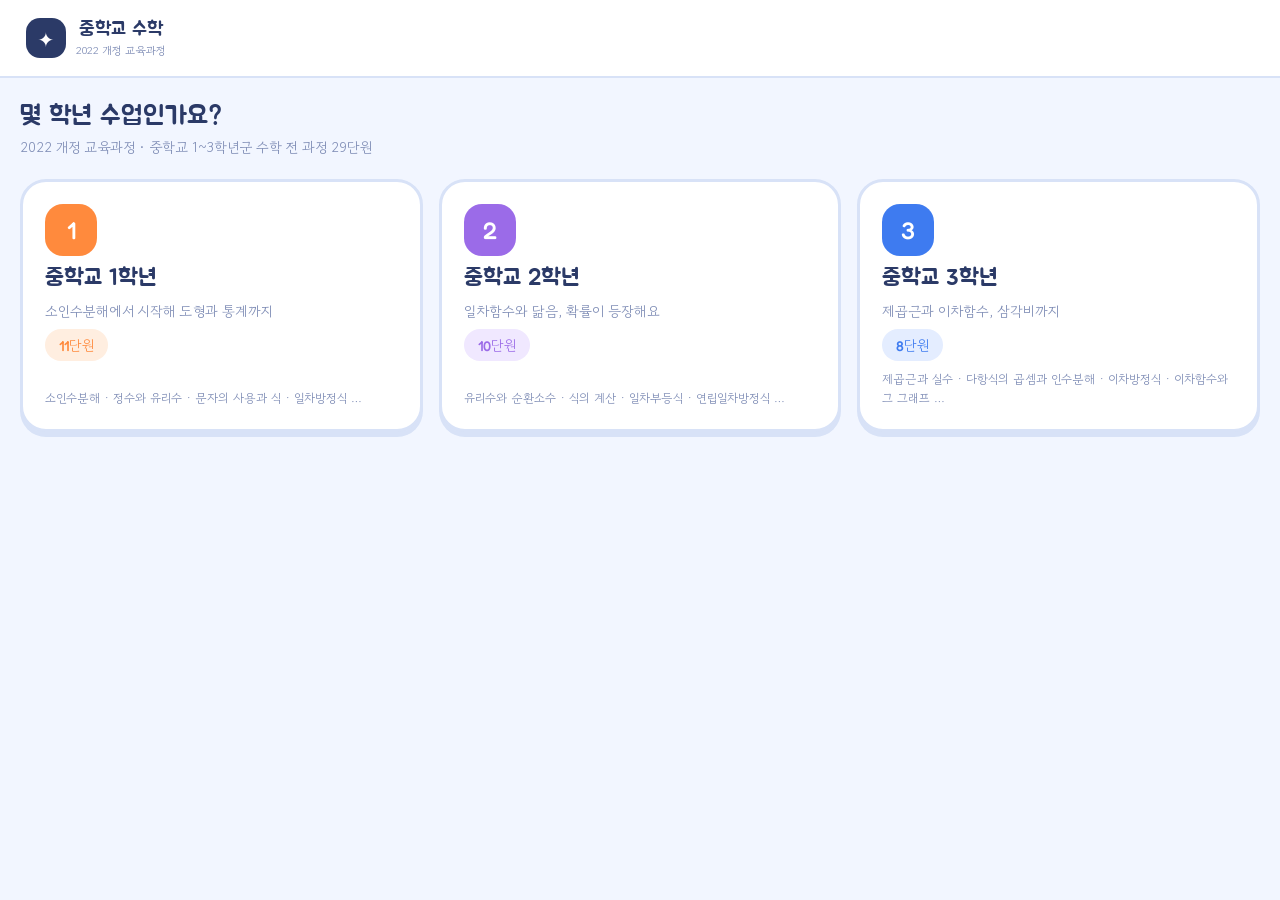
==== index.html @ 909fe949 "Add files via upload" ====
<!DOCTYPE html>
<html lang="ko">
<head>
<meta charset="utf-8" />
<title>중학교 수학</title>

<!-- 아이패드 화면에 꽉 차게, 확대 방지 -->
<meta name="viewport" content="width=device-width, initial-scale=1, maximum-scale=1, viewport-fit=cover" />

<!-- 홈 화면에서 Safari 주소창 없이 전체화면으로 실행 -->
<meta name="apple-mobile-web-app-capable" content="yes" />
<meta name="mobile-web-app-capable" content="yes" />
<meta name="apple-mobile-web-app-status-bar-style" content="default" />
<meta name="apple-mobile-web-app-title" content="중학 수학" />
<meta name="theme-color" content="#F2F6FF" />
<meta name="description" content="2022 개정 교육과정 중학교 1~3학년 수학 수업용 조작 화면" />

<link rel="manifest" href="./manifest.json" />
<link rel="apple-touch-icon" href="./apple-touch-icon.png" />
<link rel="icon" href="./icon-192.png" />

<style>
  html, body { margin:0; padding:0; height:100%; background:#F2F6FF; }
  body {
    overscroll-behavior: none;          /* 화면 끝에서 튕김 방지 */
    -webkit-touch-callout: none;        /* 길게 눌러도 메뉴 안 뜸 */
    -webkit-user-select: none;
    user-select: none;
  }
  #root { height:100%; }
  input, textarea { -webkit-user-select:auto; user-select:auto; }
  /* 홈 인디케이터 영역 확보 */
  @supports (padding: env(safe-area-inset-bottom)) {
    #root { padding-bottom: env(safe-area-inset-bottom); box-sizing:border-box; }
  }
</style>
</head>
<body>
  <div id="root"></div>
  <script src="./app.js"></script>
</body>
</html>
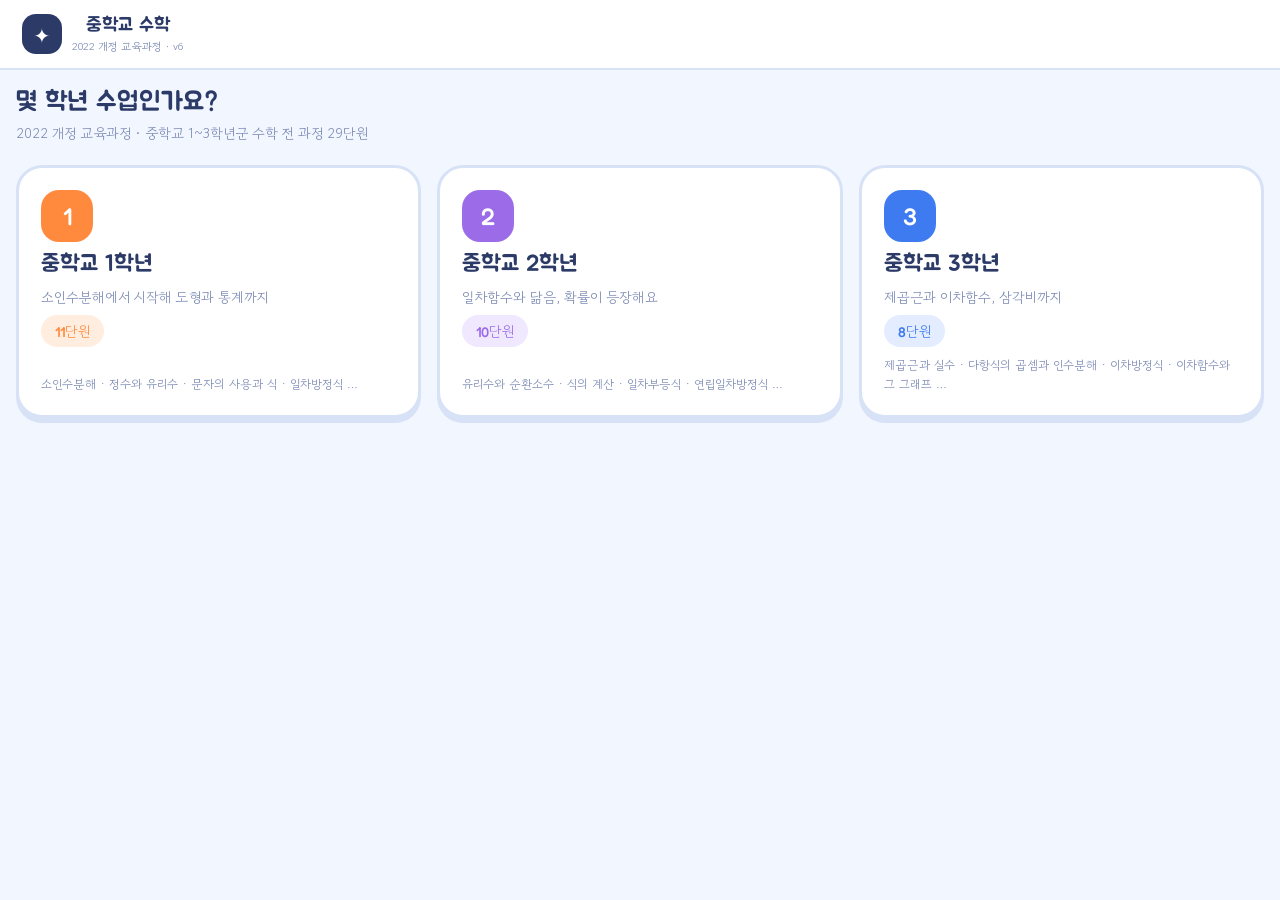
==== commit 4af3d970: "Add files via upload" ====
--- a/index.html
+++ b/index.html
@@ -19,8 +19,9 @@
 <link rel="apple-touch-icon" href="./apple-touch-icon.png" />
 <link rel="icon" href="./icon-192.png" />
 
+<link rel="stylesheet" href="./fonts.css" />
 <style>
-  html, body { margin:0; padding:0; height:100%; background:#F2F6FF; }
+  html, body { margin:0; padding:0; height:100%; overflow:hidden; background:#F2F6FF; }
   body {
     overscroll-behavior: none;          /* 화면 끝에서 튕김 방지 */
     -webkit-touch-callout: none;        /* 길게 눌러도 메뉴 안 뜸 */
--- a/fonts.css
+++ b/fonts.css
@@ -0,0 +1 @@
+@font-face{font-family:'Jua';font-style:normal;font-weight:400;font-display:swap;src:url([data-uri]) format('woff2');unicode-range:U+0020-005B, U+005D-005F, U+0061-007E, U+AC00-AC01, U+AC04, U+AC08, U+AC10-AC12, U+AC19, U+AC1C, U+AC70, U+AC74, U+AC83, U+AC89, U+AC8C, U+ACA8, U+ACB0, U+ACBD, U+ACC4, U+ACE0, U+ACE7, U+ACF1, U+ACF3, U+ACF5, U+ACFC, U+AD00, U+AD04, U+AD50, U+AD6C, U+AD70, U+ADE0, U+ADF8, U+ADFC, U+AE08-AE09, U+AE0B, U+AE30, U+AE38, U+AE4C, U+AEBC, U+AF2D, U+AF34, U+AF49, U+AFB8, U+AFD4, U+B00C, U+B01C, U+B04C, U+B05D, U+B07C, U+B098, U+B0A0, U+B0A8, U+B0B4, U+B0B8, U+B0BC, U+B113, U+B118, U+B123-B124, U+B144, U+B150, U+B192, U+B204, U+B208, U+B20C, U+B217, U+B220, U+B294, U+B298, U+B2A5, U+B2C8, U+B2CC, U+B2E4, U+B2E8, U+B2EC, U+B2EE, U+B2F5, U+B2F9, U+B300, U+B313, U+B354, U+B358, U+B367, U+B370, U+B378, U+B3C4, U+B3CC, U+B3D9, U+B3FC, U+B418, U+B429, U+B450, U+B458, U+B465, U+B4A4, U+B4DC, U+B4E0, U+B4E4, U+B4ED, U+B4F1, U+B514, U+B530-B531, U+B54C, U+B611, U+B69C, U+B73B, U+B77C, U+B780, U+B78C-B78D, U+B791, U+B798-B799, U+B7A8, U+B7B5, U+B7C9, U+B7EC, U+B7F4, U+B808, U+B824, U+B837-B838, U+B840, U+B85C-B85D, U+B8CC, U+B958, U+B960, U+B974, U+B978, U+B97C, U+B984, U+B9AC, U+B9B0, U+B9B4, U+B9BC-B9BD, U+B9C8-B9C9, U+B9CC, U+B9CE, U+B9D0, U+B9DE, U+BA38, U+BA40, U+BA74, U+BA85, U+BA87, U+BAA8-BAA9, U+BB34, U+BB36, U+BB38, U+BB3C, U+BBF8, U+BC00, U+BC11, U+BC14, U+BC16, U+BC18, U+BC1C, U+BC29, U+BC30, U+BC84, U+BC88, U+BC8C, U+BC94-BC95, U+BCC0, U+BCC4, U+BCF4, U+BCF8, U+BCFC, U+BD80, U+BD84, U+BD99, U+BE44, U+BE48, U+BE57, U+BE60, U+BE68, U+BE7C, U+BE84, U+BFD0, U+BFD4, U+C0AC, U+C0B0, U+C0B4, U+C0BC, U+C0C1, U+C0DD, U+C11C-C11D, U+C120, U+C124, U+C131, U+C138, U+C148, U+C18C-C18D, U+C19F, U+C218, U+C21C, U+C228, U+C22B, U+C2A4, U+C2AC, U+C2B5, U+C2B7, U+C2DC-C2DD, U+C2E4, U+C2EC, U+C30D, U+C368, U+C4F0, U+C52C, U+C544, U+C548, U+C54A, U+C54C, U+C558-C559, U+C55E, U+C560, U+C571, U+C57D, U+C591, U+C5B4, U+C5B8, U+C5C5-C5C7, U+C5D0, U+C5EC-C5ED, U+C5F0, U+C608, U+C624, U+C62C, U+C62E, U+C640, U+C644, U+C65C, U+C678, U+C67C, U+C694, U+C6A9, U+C6B0, U+C6B4, U+C6B8, U+C6C0, U+C6C3, U+C6D0, U+C704, U+C720-C721, U+C728, U+C73C, U+C740, U+C744, U+C74C, U+C751, U+C758, U+C774, U+C778, U+C77C-C77D, U+C785, U+C788, U+C78E, U+C790-C791, U+C7A5, U+C7AC, U+C800-C801, U+C804, U+C808, U+C810-C811, U+C815, U+C81C, U+C820, U+C838, U+C84C, U+C870, U+C88C, U+C8FC, U+C900, U+C904, U+C911, U+C99D, U+C9C0-C9C1, U+C9C4, U+C9C8, U+C9D1, U+C9D3, U+C9DD, U+C9E7, U+C9F8, U+CABD, U+CB49, U+CC28, U+CC3E, U+CC44, U+CC98, U+CCAB, U+CCB4, U+CCD0, U+CD08, U+CD5C, U+CD95, U+CDB0, U+CDE8, U+CE21, U+CE58-CE59, U+CE5C, U+CE74, U+CE78, U+CEE4, U+CEF4, U+CF54, U+D06C, U+D070, U+D07C, U+D0A4, U+D0A8, U+D0C0, U+D0C4, U+D0D0, U+D0DD, U+D130, U+D14C, U+D1A0, U+D1B5, U+D2B8-D2B9, U+D2BC, U+D30C, U+D310, U+D314, U+D328, U+D37C, U+D3B4, U+D3B8, U+D3C9, U+D3EC, U+D45C, U+D46F, U+D47C, U+D480, U+D504, U+D53C, U+D544, U+D558-D559, U+D55C, U+D560, U+D568-D569, U+D56D, U+D574, U+D589, U+D5A5, U+D5D8, U+D5E4, U+D600, U+D604, U+D615, U+D638, U+D64D, U+D654-D655, U+D658, U+D65C, U+D669, U+D68C, U+D6E8, U+D788;}@font-face{font-family:'Gowun Dodum';font-style:normal;font-weight:400;font-display:swap;src:url([data-uri]) format('woff2');unicode-range:U+0020-005B, U+005D-007E, U+00B0-00B3, U+00B7, U+00B9, U+00D7, U+00F7, U+2018-2019, U+2026, U+2074, U+207F, U+2113, U+2153, U+2190, U+2192, U+2212, U+221A, U+2220, U+2225, U+223C-223D, U+2248, U+2260-2261, U+2264-2265, U+22A5, U+2460-2461, U+24D0, U+2500, U+25A1, U+25B3, U+25B6, U+25C0, U+AC00-AC01, U+AC04, U+AC08, U+AC10-AC12, U+AC19, U+AC1C, U+AC70, U+AC74, U+AC83, U+AC89, U+AC8C, U+ACA8, U+ACB0, U+ACBD, U+ACC4, U+ACE0, U+ACE7, U+ACF1, U+ACF3, U+ACF5, U+ACFC, U+AD00, U+AD04, U+AD50, U+AD6C, U+AD70, U+ADE0, U+ADF8, U+ADFC, U+AE08-AE09, U+AE0B, U+AE30, U+AE38, U+AE4C, U+AEBC, U+AF2D, U+AF34, U+AF49, U+AFB8, U+AFD4, U+B00C, U+B01C, U+B04C, U+B05D, U+B07C, U+B098, U+B0A0, U+B0A8, U+B0B4, U+B0B8, U+B0BC, U+B113, U+B118, U+B123-B124, U+B144, U+B150, U+B192, U+B204, U+B208, U+B20C, U+B217, U+B220, U+B294, U+B298, U+B2A5, U+B2C8, U+B2CC, U+B2E4, U+B2E8, U+B2EC, U+B2EE, U+B2F5, U+B2F9, U+B300, U+B313, U+B354, U+B358, U+B367, U+B370, U+B378, U+B3C4, U+B3CC, U+B3D9, U+B3FC, U+B418, U+B429, U+B450, U+B458, U+B465, U+B4A4, U+B4DC, U+B4E0, U+B4E4, U+B4ED, U+B4F1, U+B514, U+B530-B531, U+B54C, U+B611, U+B69C, U+B73B, U+B77C, U+B780, U+B78C-B78D, U+B791, U+B798-B799, U+B7A8, U+B7B5, U+B7C9, U+B7EC, U+B7F4, U+B808, U+B824, U+B837-B838, U+B840, U+B85C-B85D, U+B8CC, U+B958, U+B960, U+B974, U+B978, U+B97C, U+B984, U+B9AC, U+B9B0, U+B9B4, U+B9BC-B9BD, U+B9C8-B9C9, U+B9CC, U+B9CE, U+B9D0, U+B9DE, U+BA38, U+BA40, U+BA74, U+BA85, U+BA87, U+BAA8-BAA9, U+BB34, U+BB36, U+BB38, U+BB3C, U+BBF8, U+BC00, U+BC11, U+BC14, U+BC16, U+BC18, U+BC1C, U+BC29, U+BC30, U+BC84, U+BC88, U+BC8C, U+BC94-BC95, U+BCC0, U+BCC4, U+BCF4, U+BCF8, U+BCFC, U+BD80, U+BD84, U+BD99, U+BE44, U+BE48, U+BE57, U+BE60, U+BE68, U+BE7C, U+BE84, U+BFD0, U+BFD4, U+C0AC, U+C0B0, U+C0B4, U+C0BC, U+C0C1, U+C0DD, U+C11C-C11D, U+C120, U+C124, U+C131, U+C138, U+C148, U+C18C-C18D, U+C19F, U+C218, U+C21C, U+C228, U+C22B, U+C2A4, U+C2AC, U+C2B5, U+C2B7, U+C2DC-C2DD, U+C2E4, U+C2EC, U+C30D, U+C368, U+C4F0, U+C52C, U+C544, U+C548, U+C54A, U+C54C, U+C558-C559, U+C55E, U+C560, U+C571, U+C57D, U+C591, U+C5B4, U+C5B8, U+C5C5-C5C7, U+C5D0, U+C5EC-C5ED, U+C5F0, U+C608, U+C624, U+C62C, U+C62E, U+C640, U+C644, U+C65C, U+C678, U+C67C, U+C694, U+C6A9, U+C6B0, U+C6B4, U+C6B8, U+C6C0, U+C6C3, U+C6D0, U+C704, U+C720-C721, U+C728, U+C73C, U+C740, U+C744, U+C74C, U+C751, U+C758, U+C774, U+C778, U+C77C-C77D, U+C785, U+C788, U+C78E, U+C790-C791, U+C7A5, U+C7AC, U+C800-C801, U+C804, U+C808, U+C810-C811, U+C815, U+C81C, U+C820, U+C838, U+C84C, U+C870, U+C88C, U+C8FC, U+C900, U+C904, U+C911, U+C99D, U+C9C0-C9C1, U+C9C4, U+C9C8, U+C9D1, U+C9D3, U+C9DD, U+C9E7, U+C9F8, U+CABD, U+CB49, U+CC28, U+CC3E, U+CC44, U+CC98, U+CCAB, U+CCB4, U+CCD0, U+CD08, U+CD5C, U+CD95, U+CDB0, U+CDE8, U+CE21, U+CE58-CE59, U+CE5C, U+CE74, U+CE78, U+CEE4, U+CEF4, U+CF54, U+D06C, U+D070, U+D07C, U+D0A4, U+D0A8, U+D0C0, U+D0C4, U+D0D0, U+D0DD, U+D130, U+D14C, U+D1A0, U+D1B5, U+D2B8-D2B9, U+D2BC, U+D30C, U+D310, U+D314, U+D328, U+D37C, U+D3B4, U+D3B8, U+D3C9, U+D3EC, U+D45C, U+D46F, U+D47C, U+D480, U+D504, U+D53C, U+D544, U+D558-D559, U+D55C, U+D560, U+D568-D569, U+D56D, U+D574, U+D589, U+D5A5, U+D5D8, U+D5E4, U+D600, U+D604, U+D615, U+D638, U+D64D, U+D654-D655, U+D658, U+D65C, U+D669, U+D68C, U+D6E8, U+D788, U+FF0B, U+FF0D, U+FF1D;}@font-face{font-family:'Fredoka';font-style:normal;font-weight:400;font-display:swap;src:url([data-uri]) format('woff2');unicode-range:U+0020-005B, U+005D-007E, U+00B0-00B3, U+00B7, U+00B9, U+00D7, U+00F7, U+2018-2019, U+2026, U+2212;}@font-face{font-family:'Fredoka';font-style:normal;font-weight:500;font-display:swap;src:url([data-uri]) format('woff2');unicode-range:U+0020-005B, U+005D-007E, U+00B0-00B3, U+00B7, U+00B9, U+00D7, U+00F7, U+2018-2019, U+2026, U+2212;}@font-face{font-family:'Fredoka';font-style:normal;font-weight:600;font-display:swap;src:url([data-uri]) format('woff2');unicode-range:U+0020-005B, U+005D-007E, U+00B0-00B3, U+00B7, U+00B9, U+00D7, U+00F7, U+2018-2019, U+2026, U+2212;}
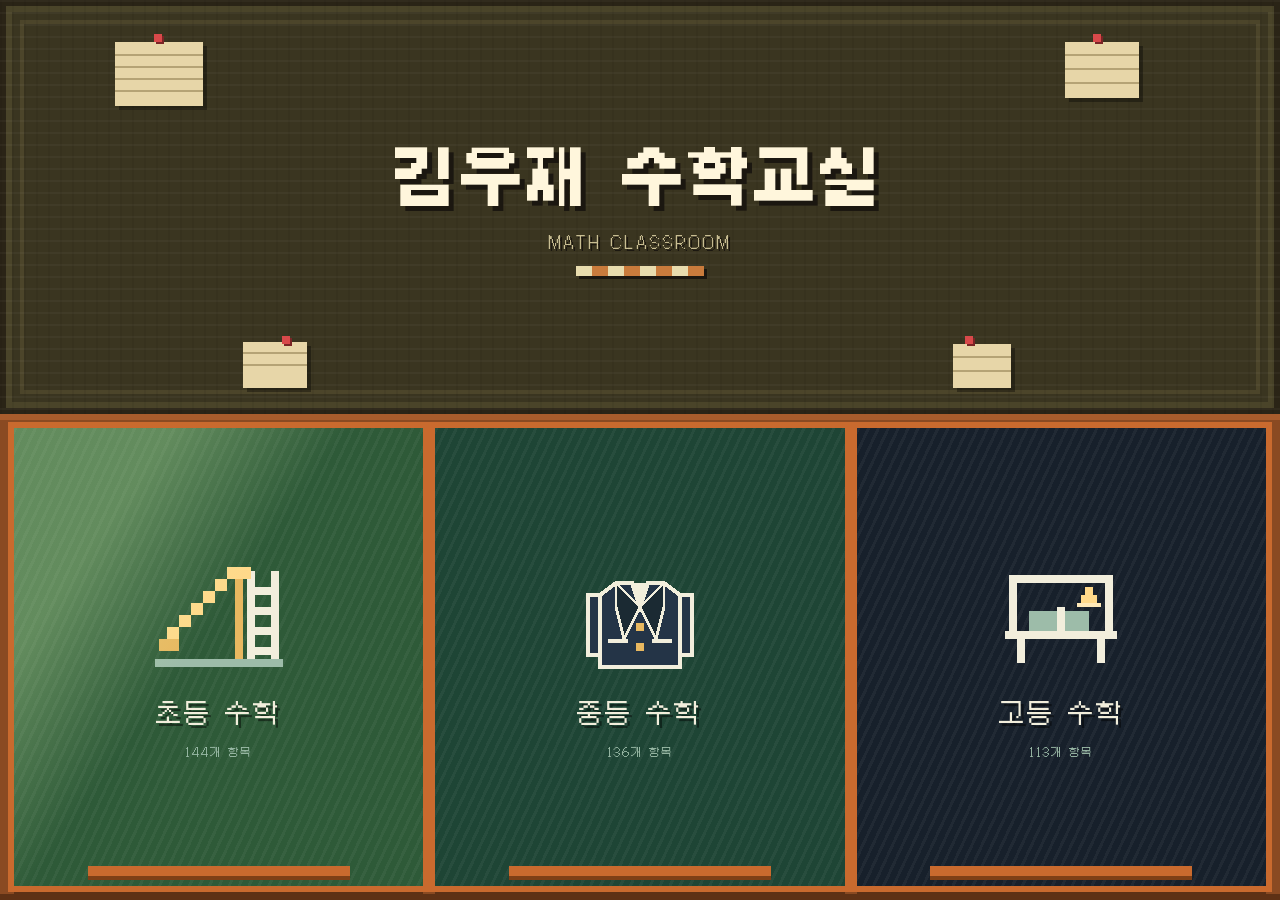
==== commit 40f64a36: "Add files via upload" ====
--- a/index.html
+++ b/index.html
@@ -2,42 +2,20680 @@
 <html lang="ko">
 <head>
 <meta charset="utf-8" />
-<title>중학교 수학</title>
-
-<!-- 아이패드 화면에 꽉 차게, 확대 방지 -->
+<title>김우재 수학교실</title>
 <meta name="viewport" content="width=device-width, initial-scale=1, maximum-scale=1, viewport-fit=cover" />
-
-<!-- 홈 화면에서 Safari 주소창 없이 전체화면으로 실행 -->
 <meta name="apple-mobile-web-app-capable" content="yes" />
 <meta name="mobile-web-app-capable" content="yes" />
-<meta name="apple-mobile-web-app-status-bar-style" content="default" />
-<meta name="apple-mobile-web-app-title" content="중학 수학" />
-<meta name="theme-color" content="#F2F6FF" />
-<meta name="description" content="2022 개정 교육과정 중학교 1~3학년 수학 수업용 조작 화면" />
-
-<link rel="manifest" href="./manifest.json" />
-<link rel="apple-touch-icon" href="./apple-touch-icon.png" />
-<link rel="icon" href="./icon-192.png" />
-
-<link rel="stylesheet" href="./fonts.css" />
+<meta name="apple-mobile-web-app-title" content="수학교실" />
+<meta name="theme-color" content="#2A2416" />
+<link rel="manifest" href="manifest.json" />
+<link rel="apple-touch-icon" href="apple-touch-icon.png" />
+<link rel="icon" type="image/png" sizes="32x32" href="favicon-32.png" />
+<link rel="icon" type="image/png" sizes="192x192" href="icon-192.png" />
+<meta name="apple-mobile-web-app-status-bar-style" content="black-translucent" />
+<meta name="description" content="초등·중등·고등 수학 전 과정 조작 학습 앱" />
 <style>
-  html, body { margin:0; padding:0; height:100%; overflow:hidden; background:#F2F6FF; }
-  body {
-    overscroll-behavior: none;          /* 화면 끝에서 튕김 방지 */
-    -webkit-touch-callout: none;        /* 길게 눌러도 메뉴 안 뜸 */
-    -webkit-user-select: none;
-    user-select: none;
-  }
-  #root { height:100%; }
-  input, textarea { -webkit-user-select:auto; user-select:auto; }
-  /* 홈 인디케이터 영역 확보 */
-  @supports (padding: env(safe-area-inset-bottom)) {
-    #root { padding-bottom: env(safe-area-inset-bottom); box-sizing:border-box; }
-  }
+/* Galmuri11 (c) 2019-2025 Lee Minseo · SIL Open Font License 1.1 · https://galmuri.quiple.dev */
+@font-face{font-family:'Jua';font-style:normal;font-weight:400;font-display:swap;src:url([data-uri]) format('woff2');unicode-range:U+0020-005B, U+005D-005F, U+0061-007E, U+AC00-AC01, U+AC04, U+AC08, U+AC10-AC12, U+AC14-AC16, U+AC19, U+AC1C, U+AC70, U+AC74, U+AC78, U+AC80, U+AC83, U+AC89, U+AC8C, U+ACA8, U+ACAC, U+ACB0, U+ACB9, U+ACBC-ACBD, U+ACC4, U+ACE0-ACE1, U+ACE7-ACE8, U+ACF1, U+ACF3, U+ACF5, U+ACFC, U+AD00, U+AD04, U+AD50, U+AD6C, U+ADC0, U+ADDC, U+ADE0, U+ADF8-ADF9, U+ADFC, U+AE08-AE09, U+AE0B, U+AE30, U+AE34, U+AE38, U+AE40, U+AE4C, U+AE54, U+AEBE, U+AED8, U+AF2C-AF2D, U+AF34, U+AFB8, U+AFD4, U+B01C-B01D, U+B054, U+B05D, U+B07C, U+B080, U+B098, U+B09C, U+B0A0, U+B0A8-B0A9, U+B0AE, U+B0B4, U+B0B8, U+B0BC, U+B0C5, U+B0C8, U+B0D0, U+B0E5, U+B108, U+B110, U+B113, U+B118, U+B123-B124, U+B150, U+B192-B193, U+B204, U+B208, U+B20C, U+B215, U+B217, U+B220, U+B234, U+B258, U+B269, U+B290, U+B294, U+B298, U+B2A5, U+B2AC, U+B2C8, U+B2CC, U+B2D0, U+B2D9, U+B2E4, U+B2E8, U+B2EB-B2EE, U+B2F4-B2F5, U+B2F9, U+B2FF-B300, U+B313, U+B354-B355, U+B358, U+B367, U+B369, U+B370, U+B3C4-B3C5, U+B3C8, U+B3CC, U+B3D9, U+B3FC, U+B418, U+B420, U+B429, U+B450, U+B454, U+B458, U+B465, U+B4A4, U+B4DC, U+B4E0, U+B4E4, U+B4ED, U+B4F1, U+B514, U+B530-B531, U+B545, U+B54C, U+B5A0, U+B5A4, U+B5BB, U+B610-B611, U+B69C, U+B6B1, U+B73B, U+B760, U+B77C, U+B780, U+B78C-B78D, U+B791, U+B798, U+B7A8, U+B7B5, U+B7C9, U+B7EC, U+B7FC-B7FD, U+B807-B808, U+B824-B825, U+B82C, U+B837, U+B839, U+B840, U+B85C-B85D, U+B8CC, U+B8E8, U+B958, U+B960, U+B974, U+B978, U+B97C, U+B984-B985, U+B9AC, U+B9B0, U+B9B4, U+B9BC-B9BD, U+B9BF, U+B9C8-B9C9, U+B9CC, U+B9CE, U+B9D0, U+B9DE, U+B9E4, U+BA38, U+BA3C, U+BA48, U+BA70, U+BA74, U+BA85, U+BA87, U+BAA8-BAA9, U+BAAB, U+BAB0, U+BABB, U+BB34, U+BB36, U+BB38, U+BB3C, U+BB49, U+BBC0, U+BBF8, U+BC00, U+BC11, U+BC14, U+BC16, U+BC18, U+BC1B, U+BC29, U+BC30-BC31, U+BC84, U+BC88, U+BC8C, U+BC94-BC95, U+BCA1, U+BCC0, U+BCC4, U+BCF4-BCF5, U+BCF8, U+BCFC, U+BD05, U+BD10, U+BD80, U+BD84, U+BD88, U+BD99, U+BE44, U+BE48, U+BE57, U+BE60, U+BE7C, U+BE80, U+BE84, U+BE90, U+BED7, U+BFB0, U+BFD0, U+BFD4, U+C0AC, U+C0B0, U+C0B4, U+C0BC, U+C0C1, U+C0C8-C0C9, U+C0DD, U+C11C-C11D, U+C120, U+C124, U+C12F, U+C131, U+C138, U+C140, U+C148, U+C18C-C18D, U+C19F, U+C218, U+C21C, U+C22B, U+C26C, U+C2A4, U+C2B5, U+C2B7, U+C2DC-C2DD, U+C2E0, U+C2E4, U+C2EC-C2ED, U+C2F8, U+C30D, U+C313, U+C368, U+C3D8, U+C4F0, U+C4F4, U+C4F8, U+C501, U+C50C, U+C529, U+C544, U+C548, U+C54A, U+C54C, U+C554, U+C558-C559, U+C55E, U+C560-C561, U+C564, U+C57C-C57D, U+C591, U+C5B4-C5B5, U+C5B8, U+C5BC, U+C5C6-C5C8, U+C5D0, U+C5EC-C5ED, U+C5F0, U+C5F4, U+C600-C601, U+C606, U+C608, U+C624, U+C628, U+C62C, U+C62E, U+C633-C635, U+C640, U+C644, U+C65C, U+C678, U+C67C, U+C694, U+C6A9, U+C6B0, U+C6B4, U+C6B8, U+C6C0-C6C1, U+C6C3, U+C6CC, U+C6D0, U+C704, U+C717, U+C720-C721, U+C728, U+C73C, U+C740, U+C744, U+C74C-C74D, U+C751, U+C758, U+C774, U+C778, U+C77C-C77D, U+C784-C785, U+C787-C788, U+C78E, U+C790-C791, U+C798, U+C7A0-C7A1, U+C7A5, U+C7AC, U+C7B4, U+C800-C801, U+C804, U+C808, U+C810-C811, U+C815, U+C81C, U+C838, U+C84C, U+C870-C871, U+C881, U+C885, U+C88B-C88C, U+C8E0, U+C8FC, U+C900, U+C904, U+C911, U+C918, U+C989, U+C99D, U+C9C0-C9C1, U+C9C4, U+C9C8, U+C9D0-C9D1, U+C9D3, U+C9D5, U+C9DC-C9DD, U+C9E7, U+C9F8, U+CABC-CABD, U+CB49, U+CC0D, U+CC28-CC29, U+CC38-CC39, U+CC3E, U+CC44, U+CC98, U+CCAB, U+CCB4, U+CCD0, U+CD08, U+CD1D, U+CD5C, U+CD94-CD95, U+CD98, U+CD9C, U+CDA9, U+CDB0, U+CDC4, U+CDE8, U+CE21, U+CE58-CE59, U+CE5C, U+CE60, U+CE69, U+CE6D, U+CE74, U+CE78, U+CEE4, U+CEF4, U+CF54, U+D034, U+D06C, U+D070, U+D074, U+D07C-D07D, U+D0A4, U+D0C0, U+D0D0, U+D0D5, U+D0DD, U+D130, U+D14C, U+D1A0, U+D1B5, U+D2B8-D2B9, U+D2BC, U+D2C0, U+D2C8, U+D30C, U+D310, U+D314, U+D328, U+D37C, U+D39C, U+D3B4, U+D3B8, U+D3BC, U+D3C9, U+D3EC-D3ED, U+D45C, U+D46F, U+D478, U+D47C, U+D480, U+D488, U+D504, U+D53C-D53D, U+D544, U+D558-D559, U+D55C, U+D560, U+D568-D569, U+D56D, U+D574-D575, U+D588-D589, U+D5A5, U+D5D8, U+D5E4, U+D5F7, U+D604, U+D615, U+D638, U+D63C, U+D640, U+D648-D649, U+D654-D655, U+D658, U+D65C, U+D669, U+D68C, U+D69F, U+D6C4, U+D754, U+D769, U+D788, U+D799;}@font-face{font-family:'Gowun Dodum';font-style:normal;font-weight:400;font-display:swap;src:url([data-uri]) format('woff2');unicode-range:U+0020-005B, U+005D-005F, U+0061-007E, U+00B0-00B3, U+00B7, U+00BD, U+00D7, U+00F7, U+2014, U+2018-2019, U+2022, U+2026, U+2039-203A, U+207F, U+2113, U+2153, U+2160-2161, U+2190-2193, U+2211-2212, U+221A, U+2220, U+2225, U+223C-223D, U+2248, U+2260-2261, U+2264-2265, U+22A5, U+2460-2463, U+2500, U+25A1, U+25A4, U+25B3, U+25B6, U+25C0, U+25CB, U+AC00-AC01, U+AC04, U+AC08, U+AC10-AC12, U+AC14-AC16, U+AC19, U+AC1C, U+AC70, U+AC74, U+AC78, U+AC80, U+AC83, U+AC89, U+AC8C, U+ACA8, U+ACAC, U+ACB0, U+ACB9, U+ACBC-ACBD, U+ACC4, U+ACE0-ACE1, U+ACE7-ACE8, U+ACF1, U+ACF3, U+ACF5, U+ACFC, U+AD00, U+AD04, U+AD50, U+AD6C, U+ADC0, U+ADDC, U+ADE0, U+ADF8-ADF9, U+ADFC, U+AE08-AE09, U+AE0B, U+AE30, U+AE34, U+AE38, U+AE40, U+AE4C, U+AE54, U+AEBE, U+AED8, U+AF2C-AF2D, U+AF34, U+AFB8, U+AFD4, U+B01C-B01D, U+B054, U+B05D, U+B07C, U+B080, U+B098, U+B09C, U+B0A0, U+B0A8-B0A9, U+B0AE, U+B0B4, U+B0B8, U+B0BC, U+B0C5, U+B0C8, U+B0D0, U+B0E5, U+B108, U+B110, U+B113, U+B118, U+B123-B124, U+B150, U+B192-B193, U+B204, U+B208, U+B20C, U+B215, U+B217, U+B220, U+B234, U+B258, U+B269, U+B290, U+B294, U+B298, U+B2A5, U+B2AC, U+B2C8, U+B2CC, U+B2D0, U+B2D9, U+B2E4, U+B2E8, U+B2EB-B2EE, U+B2F4-B2F5, U+B2F9, U+B2FF-B300, U+B313, U+B354-B355, U+B358, U+B367, U+B369, U+B370, U+B3C4-B3C5, U+B3C8, U+B3CC, U+B3D9, U+B3FC, U+B418, U+B420, U+B429, U+B450, U+B454, U+B458, U+B465, U+B4A4, U+B4DC, U+B4E0, U+B4E4, U+B4ED, U+B4F1, U+B514, U+B530-B531, U+B545, U+B54C, U+B5A0, U+B5A4, U+B5BB, U+B610-B611, U+B69C, U+B6B1, U+B73B, U+B760, U+B77C, U+B780, U+B78C-B78D, U+B791, U+B798, U+B7A8, U+B7B5, U+B7C9, U+B7EC, U+B7FC-B7FD, U+B807-B808, U+B824-B825, U+B82C, U+B837, U+B839, U+B840, U+B85C-B85D, U+B8CC, U+B8E8, U+B958, U+B960, U+B974, U+B978, U+B97C, U+B984-B985, U+B9AC, U+B9B0, U+B9B4, U+B9BC-B9BD, U+B9BF, U+B9C8-B9C9, U+B9CC, U+B9CE, U+B9D0, U+B9DE, U+B9E4, U+BA38, U+BA3C, U+BA48, U+BA70, U+BA74, U+BA85, U+BA87, U+BAA8-BAA9, U+BAAB, U+BAB0, U+BABB, U+BB34, U+BB36, U+BB38, U+BB3C, U+BB49, U+BBC0, U+BBF8, U+BC00, U+BC11, U+BC14, U+BC16, U+BC18, U+BC1B, U+BC29, U+BC30-BC31, U+BC84, U+BC88, U+BC8C, U+BC94-BC95, U+BCA1, U+BCC0, U+BCC4, U+BCF4-BCF5, U+BCF8, U+BCFC, U+BD05, U+BD10, U+BD80, U+BD84, U+BD88, U+BD99, U+BE44, U+BE48, U+BE57, U+BE60, U+BE7C, U+BE80, U+BE84, U+BE90, U+BED7, U+BFB0, U+BFD0, U+BFD4, U+C0AC, U+C0B0, U+C0B4, U+C0BC, U+C0C1, U+C0C8-C0C9, U+C0DD, U+C11C-C11D, U+C120, U+C124, U+C12F, U+C131, U+C138, U+C140, U+C148, U+C18C-C18D, U+C19F, U+C218, U+C21C, U+C22B, U+C26C, U+C2A4, U+C2B5, U+C2B7, U+C2DC-C2DD, U+C2E0, U+C2E4, U+C2EC-C2ED, U+C2F8, U+C30D, U+C313, U+C368, U+C3D8, U+C4F0, U+C4F4, U+C4F8, U+C501, U+C50C, U+C529, U+C544, U+C548, U+C54A, U+C54C, U+C554, U+C558-C559, U+C55E, U+C560-C561, U+C564, U+C57C-C57D, U+C591, U+C5B4-C5B5, U+C5B8, U+C5BC, U+C5C6-C5C8, U+C5D0, U+C5EC-C5ED, U+C5F0, U+C5F4, U+C600-C601, U+C606, U+C608, U+C624, U+C628, U+C62C, U+C62E, U+C633-C635, U+C640, U+C644, U+C65C, U+C678, U+C67C, U+C694, U+C6A9, U+C6B0, U+C6B4, U+C6B8, U+C6C0-C6C1, U+C6C3, U+C6CC, U+C6D0, U+C704, U+C717, U+C720-C721, U+C728, U+C73C, U+C740, U+C744, U+C74C-C74D, U+C751, U+C758, U+C774, U+C778, U+C77C-C77D, U+C784-C785, U+C787-C788, U+C78E, U+C790-C791, U+C798, U+C7A0-C7A1, U+C7A5, U+C7AC, U+C7B4, U+C800-C801, U+C804, U+C808, U+C810-C811, U+C815, U+C81C, U+C838, U+C84C, U+C870-C871, U+C881, U+C885, U+C88B-C88C, U+C8E0, U+C8FC, U+C900, U+C904, U+C911, U+C918, U+C989, U+C99D, U+C9C0-C9C1, U+C9C4, U+C9C8, U+C9D0-C9D1, U+C9D3, U+C9D5, U+C9DC-C9DD, U+C9E7, U+C9F8, U+CABC-CABD, U+CB49, U+CC0D, U+CC28-CC29, U+CC38-CC39, U+CC3E, U+CC44, U+CC98, U+CCAB, U+CCB4, U+CCD0, U+CD08, U+CD1D, U+CD5C, U+CD94-CD95, U+CD98, U+CD9C, U+CDA9, U+CDB0, U+CDC4, U+CDE8, U+CE21, U+CE58-CE59, U+CE5C, U+CE60, U+CE69, U+CE6D, U+CE74, U+CE78, U+CEE4, U+CEF4, U+CF54, U+D034, U+D06C, U+D070, U+D074, U+D07C-D07D, U+D0A4, U+D0C0, U+D0D0, U+D0D5, U+D0DD, U+D130, U+D14C, U+D1A0, U+D1B5, U+D2B8-D2B9, U+D2BC, U+D2C0, U+D2C8, U+D30C, U+D310, U+D314, U+D328, U+D37C, U+D39C, U+D3B4, U+D3B8, U+D3BC, U+D3C9, U+D3EC-D3ED, U+D45C, U+D46F, U+D478, U+D47C, U+D480, U+D488, U+D504, U+D53C-D53D, U+D544, U+D558-D559, U+D55C, U+D560, U+D568-D569, U+D56D, U+D574-D575, U+D588-D589, U+D5A5, U+D5D8, U+D5E4, U+D5F7, U+D604, U+D615, U+D638, U+D63C, U+D640, U+D648-D649, U+D654-D655, U+D658, U+D65C, U+D669, U+D68C, U+D69F, U+D6C4, U+D754, U+D769, U+D788, U+D799, U+FF0B, U+FF0D, U+FF1C-FF1E;}@font-face{font-family:'Fredoka';font-style:normal;font-weight:400;font-display:swap;src:url([data-uri]) format('woff2');unicode-range:U+0020-005B, U+005D-005F, U+0061-007E, U+00B0-00B3, U+00B7, U+00BD, U+00D7, U+00F7, U+2014, U+2018-2019, U+2022, U+2026, U+2039-203A, U+2212;}@font-face{font-family:'Fredoka';font-style:normal;font-weight:500;font-display:swap;src:url([data-uri]) format('woff2');unicode-range:U+0020-005B, U+005D-005F, U+0061-007E, U+00B0-00B3, U+00B7, U+00BD, U+00D7, U+00F7, U+2014, U+2018-2019, U+2022, U+2026, U+2039-203A, U+2212;}@font-face{font-family:'Galmuri11';font-style:normal;font-weight:400;font-display:swap;src:url([data-uri]) format('woff2');unicode-range:U+0020-005B, U+005D-005F, U+0061-007E, U+00B0-00B3, U+00B7, U+00BD, U+00D7, U+00F7, U+03C0, U+2014, U+2018-2019, U+2022, U+2026, U+2039-203A, U+207F, U+2113, U+2153, U+2160-2161, U+2190-2193, U+2211-2212, U+221A, U+2220, U+2225, U+223C-223D, U+2248, U+2260-2261, U+2264-2265, U+22A5, U+2460-2463, U+2500, U+2550, U+25A1, U+25A4, U+25B3, U+25B6, U+25BE, U+25C0, U+25CB, U+AC00-AC01, U+AC04, U+AC08, U+AC10-AC12, U+AC14-AC16, U+AC19, U+AC1C, U+AC70, U+AC74, U+AC78, U+AC80, U+AC83, U+AC89, U+AC8C, U+ACA8, U+ACAC, U+ACB0, U+ACB9, U+ACBC-ACBD, U+ACC4, U+ACE0-ACE1, U+ACE7-ACE8, U+ACF1, U+ACF3, U+ACF5, U+ACFC, U+AD00, U+AD04, U+AD50, U+AD6C, U+ADC0, U+ADDC, U+ADE0, U+ADF8-ADF9, U+ADFC, U+AE08-AE09, U+AE0B, U+AE30, U+AE34, U+AE38, U+AE40, U+AE4C, U+AE54, U+AEBE, U+AED8, U+AF2C-AF2D, U+AF34, U+AFB8, U+AFD4, U+B01C-B01D, U+B054, U+B05D, U+B07C, U+B080, U+B098, U+B09C, U+B0A0, U+B0A8-B0A9, U+B0AE, U+B0B4, U+B0B8, U+B0BC, U+B0C5, U+B0C8, U+B0D0, U+B0E5, U+B108, U+B110, U+B113, U+B118, U+B123-B124, U+B150, U+B192-B193, U+B204, U+B208, U+B20C, U+B215, U+B217, U+B220, U+B234, U+B258, U+B269, U+B290, U+B294, U+B298, U+B2A5, U+B2AC, U+B2C8, U+B2CC, U+B2D0, U+B2D9, U+B2E4, U+B2E8, U+B2EB-B2EE, U+B2F4-B2F5, U+B2F9, U+B2FF-B300, U+B313, U+B354-B355, U+B358, U+B367, U+B369, U+B370, U+B3C4-B3C5, U+B3C8, U+B3CC, U+B3D9, U+B3FC, U+B418, U+B420, U+B429, U+B450, U+B454, U+B458, U+B465, U+B4A4, U+B4DC, U+B4E0, U+B4E4, U+B4ED, U+B4F1, U+B514, U+B530-B531, U+B545, U+B54C, U+B5A0, U+B5A4, U+B5BB, U+B610-B611, U+B69C, U+B6B1, U+B73B, U+B760, U+B77C, U+B780, U+B78C-B78D, U+B791, U+B798, U+B7A8, U+B7B5, U+B7C9, U+B7EC, U+B7FC-B7FD, U+B807-B808, U+B824-B825, U+B82C, U+B837, U+B839, U+B840, U+B85C-B85D, U+B8CC, U+B8E8, U+B958, U+B960, U+B974, U+B978, U+B97C, U+B984-B985, U+B9AC, U+B9B0, U+B9B4, U+B9BC-B9BD, U+B9BF, U+B9C8-B9C9, U+B9CC, U+B9CE, U+B9D0, U+B9DE, U+B9E4, U+BA38, U+BA3C, U+BA48, U+BA70, U+BA74, U+BA85, U+BA87, U+BAA8-BAA9, U+BAAB, U+BAB0, U+BABB, U+BB34, U+BB36, U+BB38, U+BB3C, U+BB49, U+BBC0, U+BBF8, U+BC00, U+BC11, U+BC14, U+BC16, U+BC18, U+BC1B, U+BC29, U+BC30-BC31, U+BC84, U+BC88, U+BC8C, U+BC94-BC95, U+BCA1, U+BCC0, U+BCC4, U+BCF4-BCF5, U+BCF8, U+BCFC, U+BD05, U+BD10, U+BD80, U+BD84, U+BD88, U+BD99, U+BE44, U+BE48, U+BE57, U+BE60, U+BE7C, U+BE80, U+BE84, U+BE90, U+BED7, U+BFB0, U+BFD0, U+BFD4, U+C0AC, U+C0B0, U+C0B4, U+C0BC, U+C0C1, U+C0C8-C0C9, U+C0DD, U+C11C-C11D, U+C120, U+C124, U+C12F, U+C131, U+C138, U+C140, U+C148, U+C18C-C18D, U+C19F, U+C218, U+C21C, U+C22B, U+C26C, U+C2A4, U+C2B5, U+C2B7, U+C2DC-C2DD, U+C2E0, U+C2E4, U+C2EC-C2ED, U+C2F8, U+C30D, U+C313, U+C368, U+C3D8, U+C4F0, U+C4F4, U+C4F8, U+C501, U+C50C, U+C529, U+C544, U+C548, U+C54A, U+C54C, U+C554, U+C558-C559, U+C55E, U+C560-C561, U+C564, U+C57C-C57D, U+C591, U+C5B4-C5B5, U+C5B8, U+C5BC, U+C5C6-C5C8, U+C5D0, U+C5EC-C5ED, U+C5F0, U+C5F4, U+C600-C601, U+C606, U+C608, U+C624, U+C628, U+C62C, U+C62E, U+C633-C635, U+C640, U+C644, U+C65C, U+C678, U+C67C, U+C694, U+C6A9, U+C6B0, U+C6B4, U+C6B8, U+C6C0-C6C1, U+C6C3, U+C6CC, U+C6D0, U+C704, U+C717, U+C720-C721, U+C728, U+C73C, U+C740, U+C744, U+C74C-C74D, U+C751, U+C758, U+C774, U+C778, U+C77C-C77D, U+C784-C785, U+C787-C788, U+C78E, U+C790-C791, U+C798, U+C7A0-C7A1, U+C7A5, U+C7AC, U+C7B4, U+C800-C801, U+C804, U+C808, U+C810-C811, U+C815, U+C81C, U+C838, U+C84C, U+C870-C871, U+C881, U+C885, U+C88B-C88C, U+C8E0, U+C8FC, U+C900, U+C904, U+C911, U+C918, U+C989, U+C99D, U+C9C0-C9C1, U+C9C4, U+C9C8, U+C9D0-C9D1, U+C9D3, U+C9D5, U+C9DC-C9DD, U+C9E7, U+C9F8, U+CABC-CABD, U+CB49, U+CC0D, U+CC28-CC29, U+CC38-CC39, U+CC3E, U+CC44, U+CC98, U+CCAB, U+CCB4, U+CCD0, U+CD08, U+CD1D, U+CD5C, U+CD94-CD95, U+CD98, U+CD9C, U+CDA9, U+CDB0, U+CDC4, U+CDE8, U+CE21, U+CE58-CE59, U+CE5C, U+CE60, U+CE69, U+CE6D, U+CE74, U+CE78, U+CEE4, U+CEF4, U+CF54, U+D034, U+D06C, U+D070, U+D074, U+D07C-D07D, U+D0A4, U+D0C0, U+D0D0, U+D0D5, U+D0DD, U+D130, U+D14C, U+D1A0, U+D1B5, U+D2B8-D2B9, U+D2BC, U+D2C0, U+D2C8, U+D30C, U+D310, U+D314, U+D328, U+D37C, U+D39C, U+D3B4, U+D3B8, U+D3BC, U+D3C9, U+D3EC-D3ED, U+D45C, U+D46F, U+D478, U+D47C, U+D480, U+D488, U+D504, U+D53C-D53D, U+D544, U+D558-D559, U+D55C, U+D560, U+D568-D569, U+D56D, U+D574-D575, U+D588-D589, U+D5A5, U+D5D8, U+D5E4, U+D5F7, U+D604, U+D615, U+D638, U+D63C, U+D640, U+D648-D649, U+D654-D655, U+D658, U+D65C, U+D669, U+D68C, U+D69F, U+D6C4, U+D754, U+D769, U+D788, U+D799, U+FF0B, U+FF0D, U+FF1C-FF1E;}@font-face{font-family:'Galmuri11';font-style:normal;font-weight:700;font-display:swap;src:url([data-uri]) format('woff2');unicode-range:U+0020-005B, U+005D-005F, U+0061-007E, U+00B0-00B3, U+00B7, U+00BD, U+00D7, U+00F7, U+2014, U+2018-2019, U+2022, U+2026, U+2039-203A, U+2113, U+2153, U+2160-2161, U+2190-2193, U+2460-2463, U+2500, U+2550, U+25A1, U+25A4, U+25B3, U+25B6, U+25C0, U+25CB, U+AC00-AC01, U+AC04, U+AC08, U+AC10-AC12, U+AC14-AC16, U+AC19, U+AC1C, U+AC70, U+AC74, U+AC78, U+AC80, U+AC83, U+AC89, U+AC8C, U+ACA8, U+ACAC, U+ACB0, U+ACB9, U+ACBC-ACBD, U+ACC4, U+ACE0-ACE1, U+ACE7-ACE8, U+ACF1, U+ACF3, U+ACF5, U+ACFC, U+AD00, U+AD04, U+AD50, U+AD6C, U+ADC0, U+ADDC, U+ADE0, U+ADF8-ADF9, U+ADFC, U+AE08-AE09, U+AE0B, U+AE30, U+AE34, U+AE38, U+AE40, U+AE4C, U+AE54, U+AEBE, U+AED8, U+AF2C-AF2D, U+AF34, U+AFB8, U+AFD4, U+B01C-B01D, U+B054, U+B05D, U+B07C, U+B080, U+B098, U+B09C, U+B0A0, U+B0A8-B0A9, U+B0AE, U+B0B4, U+B0B8, U+B0BC, U+B0C5, U+B0C8, U+B0D0, U+B0E5, U+B108, U+B110, U+B113, U+B118, U+B123-B124, U+B150, U+B192-B193, U+B204, U+B208, U+B20C, U+B215, U+B217, U+B220, U+B234, U+B258, U+B269, U+B290, U+B294, U+B298, U+B2A5, U+B2AC, U+B2C8, U+B2CC, U+B2D0, U+B2D9, U+B2E4, U+B2E8, U+B2EB-B2EE, U+B2F4-B2F5, U+B2F9, U+B2FF-B300, U+B313, U+B354-B355, U+B358, U+B367, U+B369, U+B370, U+B3C4-B3C5, U+B3C8, U+B3CC, U+B3D9, U+B3FC, U+B418, U+B420, U+B429, U+B450, U+B454, U+B458, U+B465, U+B4A4, U+B4DC, U+B4E0, U+B4E4, U+B4ED, U+B4F1, U+B514, U+B530-B531, U+B545, U+B54C, U+B5A0, U+B5A4, U+B5BB, U+B610-B611, U+B69C, U+B6B1, U+B73B, U+B760, U+B77C, U+B780, U+B78C-B78D, U+B791, U+B798, U+B7A8, U+B7B5, U+B7C9, U+B7EC, U+B7FC-B7FD, U+B807-B808, U+B824-B825, U+B82C, U+B837, U+B839, U+B840, U+B85C-B85D, U+B8CC, U+B8E8, U+B958, U+B960, U+B974, U+B978, U+B97C, U+B984-B985, U+B9AC, U+B9B0, U+B9B4, U+B9BC-B9BD, U+B9BF, U+B9C8-B9C9, U+B9CC, U+B9CE, U+B9D0, U+B9DE, U+B9E4, U+BA38, U+BA3C, U+BA48, U+BA70, U+BA74, U+BA85, U+BA87, U+BAA8-BAA9, U+BAAB, U+BAB0, U+BABB, U+BB34, U+BB36, U+BB38, U+BB3C, U+BB49, U+BBC0, U+BBF8, U+BC00, U+BC11, U+BC14, U+BC16, U+BC18, U+BC1B, U+BC29, U+BC30-BC31, U+BC84, U+BC88, U+BC8C, U+BC94-BC95, U+BCA1, U+BCC0, U+BCC4, U+BCF4-BCF5, U+BCF8, U+BCFC, U+BD05, U+BD10, U+BD80, U+BD84, U+BD88, U+BD99, U+BE44, U+BE48, U+BE57, U+BE60, U+BE7C, U+BE80, U+BE84, U+BE90, U+BED7, U+BFB0, U+BFD0, U+BFD4, U+C0AC, U+C0B0, U+C0B4, U+C0BC, U+C0C1, U+C0C8-C0C9, U+C0DD, U+C11C-C11D, U+C120, U+C124, U+C12F, U+C131, U+C138, U+C140, U+C148, U+C18C-C18D, U+C19F, U+C218, U+C21C, U+C22B, U+C26C, U+C2A4, U+C2B5, U+C2B7, U+C2DC-C2DD, U+C2E0, U+C2E4, U+C2EC-C2ED, U+C2F8, U+C30D, U+C313, U+C368, U+C3D8, U+C4F0, U+C4F4, U+C4F8, U+C501, U+C50C, U+C529, U+C544, U+C548, U+C54A, U+C54C, U+C554, U+C558-C559, U+C55E, U+C560-C561, U+C564, U+C57C-C57D, U+C591, U+C5B4-C5B5, U+C5B8, U+C5BC, U+C5C6-C5C8, U+C5D0, U+C5EC-C5ED, U+C5F0, U+C5F4, U+C600-C601, U+C606, U+C608, U+C624, U+C628, U+C62C, U+C62E, U+C633-C635, U+C640, U+C644, U+C65C, U+C678, U+C67C, U+C694, U+C6A9, U+C6B0, U+C6B4, U+C6B8, U+C6C0-C6C1, U+C6C3, U+C6CC, U+C6D0, U+C704, U+C717, U+C720-C721, U+C728, U+C73C, U+C740, U+C744, U+C74C-C74D, U+C751, U+C758, U+C774, U+C778, U+C77C-C77D, U+C784-C785, U+C787-C788, U+C78E, U+C790-C791, U+C798, U+C7A0-C7A1, U+C7A5, U+C7AC, U+C7B4, U+C800-C801, U+C804, U+C808, U+C810-C811, U+C815, U+C81C, U+C838, U+C84C, U+C870-C871, U+C881, U+C885, U+C88B-C88C, U+C8E0, U+C8FC, U+C900, U+C904, U+C911, U+C918, U+C989, U+C99D, U+C9C0-C9C1, U+C9C4, U+C9C8, U+C9D0-C9D1, U+C9D3, U+C9D5, U+C9DC-C9DD, U+C9E7, U+C9F8, U+CABC-CABD, U+CB49, U+CC0D, U+CC28-CC29, U+CC38-CC39, U+CC3E, U+CC44, U+CC98, U+CCAB, U+CCB4, U+CCD0, U+CD08, U+CD1D, U+CD5C, U+CD94-CD95, U+CD98, U+CD9C, U+CDA9, U+CDB0, U+CDC4, U+CDE8, U+CE21, U+CE58-CE59, U+CE5C, U+CE60, U+CE69, U+CE6D, U+CE74, U+CE78, U+CEE4, U+CEF4, U+CF54, U+D034, U+D06C, U+D070, U+D074, U+D07C-D07D, U+D0A4, U+D0C0, U+D0D0, U+D0D5, U+D0DD, U+D130, U+D14C, U+D1A0, U+D1B5, U+D2B8-D2B9, U+D2BC, U+D2C0, U+D2C8, U+D30C, U+D310, U+D314, U+D328, U+D37C, U+D39C, U+D3B4, U+D3B8, U+D3BC, U+D3C9, U+D3EC-D3ED, U+D45C, U+D46F, U+D478, U+D47C, U+D480, U+D488, U+D504, U+D53C-D53D, U+D544, U+D558-D559, U+D55C, U+D560, U+D568-D569, U+D56D, U+D574-D575, U+D588-D589, U+D5A5, U+D5D8, U+D5E4, U+D5F7, U+D604, U+D615, U+D638, U+D63C, U+D640, U+D648-D649, U+D654-D655, U+D658, U+D65C, U+D669, U+D68C, U+D69F, U+D6C4, U+D754, U+D769, U+D788, U+D799, U+FF0B, U+FF0D, U+FF1C-FF1E;}
+*{box-sizing:border-box;}
+html,body{margin:0;padding:0;height:100%;overflow:hidden;background:#F2F6FF;overscroll-behavior:none;}
+body{-webkit-touch-callout:none;-webkit-user-select:none;user-select:none;-webkit-tap-highlight-color:transparent;}
+
+.app{--ink:#2B3A67;--soft:#7E8CB5;--line:#D8E2F7;--paper:#F2F6FF;--card:#fff;
+  --g:#3E7BF0;--gd:#2A5FCC;
+  height:100%;display:flex;flex-direction:column;
+  font-family:'Gowun Dodum',system-ui,sans-serif;color:var(--ink);}
+button{font-family:inherit;color:inherit;cursor:pointer;touch-action:manipulation;}
+input{font-family:inherit;}
+:focus-visible{outline:3px solid #FF8A3D;outline-offset:2px;}
+.num{font-family:'Fredoka','Gowun Dodum',sans-serif;font-weight:500;}
+
+/* ══ 헤더 ══ */
+.top{flex:none;display:flex;align-items:center;gap:10px;padding:8px 14px;
+  background:var(--card);border-bottom:2px solid var(--line);}
+.bicon{width:44px;height:44px;flex:none;border:0;border-radius:12px;background:var(--g);color:#fff;
+  display:grid;place-items:center;box-shadow:0 3px 0 var(--gd);}
+.bicon:active{transform:translateY(3px);box-shadow:none;}
+.pos-btn{flex:1;min-width:0;display:flex;align-items:center;gap:9px;min-height:48px;
+  padding:0 14px;border:2.5px solid var(--line);border-radius:15px;background:var(--paper);
+  box-shadow:0 3px 0 var(--line);text-align:left;}
+.pos-btn:active{transform:translateY(3px);box-shadow:none;filter:brightness(.96);}
+.gtag{flex:none;font-family:'Jua',sans-serif;font-size:13px;padding:4px 10px;border-radius:999px;color:#fff;background:var(--g);}
+.uno{flex:none;font-family:'Fredoka',sans-serif;font-size:13px;color:var(--soft);}
+.unm{flex:none;font-size:14px;color:var(--soft);}
+.sep{flex:none;color:var(--line);}
+.inm{font-family:'Jua',sans-serif;font-size:18px;white-space:nowrap;overflow:hidden;text-overflow:ellipsis;}
+.caret{flex:none;margin-left:auto;color:var(--soft);font-size:13px;}
+.info-btn{flex:none;min-height:48px;padding:0 15px;border-radius:15px;border:2.5px solid var(--line);
+  background:var(--card);font-size:14px;}
+.info-btn.on{background:var(--ink);color:#fff;border-color:var(--ink);}
+.info-btn:active{filter:brightness(.94);}
+
+/* ══ 내용 ══ */
+.stage{flex:1;min-height:0;position:relative;padding:10px 12px 6px;display:flex;}
+.slot{flex:1;min-height:0;background:var(--card);border:2.5px solid var(--line);border-radius:20px;
+  padding:14px;display:flex;flex-direction:column;gap:10px;overflow:hidden;}
+.slot-head{flex:none;display:flex;align-items:baseline;gap:10px;}
+.slot-head h1{margin:0;font-family:'Jua',sans-serif;font-weight:400;font-size:23px;}
+.slot-head .crumb{font-size:11.5px;color:var(--soft);margin:0;}
+.badge{margin-left:auto;flex:none;font-size:11.5px;padding:5px 11px;border-radius:999px;}
+.badge.card{background:#E4EDFF;color:#2A5FCC;}
+.ph{flex:1;min-height:0;border:3px dashed var(--line);border-radius:16px;display:flex;
+  flex-direction:column;align-items:center;justify-content:center;gap:10px;text-align:center;
+  color:var(--soft);padding:18px;}
+.ph .ic{font-size:38px;opacity:.5;}
+.ph p{margin:0;font-size:15px;line-height:1.9;}
+
+.sheet{position:absolute;z-index:30;left:12px;right:12px;top:10px;max-height:calc(100% - 20px);
+  overflow-y:auto;background:var(--card);border:2.5px solid var(--line);border-radius:18px;
+  padding:16px 18px;box-shadow:0 14px 36px rgba(43,58,103,.2);display:none;}
+.sheet.open{display:block;}
+.sheet h3{margin:0 0 8px;font-size:12px;font-weight:400;color:var(--soft);}
+.sheet ul{margin:0 0 14px;padding:0;list-style:none;display:flex;flex-direction:column;gap:7px;}
+.sheet li{font-size:13.5px;line-height:1.65;display:flex;gap:8px;}
+.code{flex:none;font-family:'Fredoka',sans-serif;font-size:11px;padding:3px 8px;border-radius:8px;}
+.tags{display:flex;flex-wrap:wrap;gap:6px;}
+.tag{font-size:12px;background:var(--paper);border:1.5px solid var(--line);border-radius:999px;padding:5px 12px;color:var(--soft);}
+
+/* ══ 데모 공통 ══ */
+.dm{flex:1;min-height:0;display:grid;grid-template-columns:minmax(0,1fr) 292px;gap:14px;}
+.dm.wide{grid-template-columns:1fr;}
+.dv{min-height:0;display:flex;flex-direction:column;gap:9px;}
+.dc{min-height:0;display:flex;flex-direction:column;gap:9px;overflow-y:auto;overflow-x:hidden;overscroll-behavior:contain;touch-action:pan-y;}
+.dc>*{max-width:100%;min-width:0;}
+.dc .eq,.dc p,.dc h4,.dc b,.dc span{overflow-wrap:anywhere;word-break:break-word;}
+.dc .chips,.dc .row,.dc .seg2{max-width:100%;}
+.dc input[type=range]{margin:0;width:100%;}
+.dc table.t{table-layout:fixed;width:100%;}
+.dc table.t th,.dc table.t td{overflow:hidden;text-overflow:ellipsis;}
+.dsvg{flex:1;min-height:0;width:100%;height:100%;display:block;}
+.row{flex:none;display:flex;align-items:center;gap:8px;flex-wrap:wrap;}
+.btn{min-height:46px;padding:0 15px;border-radius:14px;border:2.5px solid var(--line);
+  background:var(--card);font-family:'Jua',sans-serif;font-size:14px;box-shadow:0 4px 0 var(--line);}
+.btn:active:not(:disabled){transform:translateY(4px);box-shadow:none;}
+.btn:disabled{opacity:.4;box-shadow:none;}
+.btn.p{background:var(--g);border-color:var(--g);color:#fff;box-shadow:0 4px 0 var(--gd);}
+.rbtn{width:42px;height:42px;border-radius:50%;border:2.5px solid var(--line);background:var(--card);
+  font-size:17px;line-height:1;box-shadow:0 3px 0 var(--line);flex:none;}
+.rbtn:active{transform:translateY(3px);box-shadow:none;}
+.seg2{display:flex;background:var(--paper);border:2.5px solid var(--line);border-radius:14px;padding:3px;gap:3px;flex-wrap:wrap;}
+.seg2 button{min-height:40px;padding:0 13px;border:0;bord